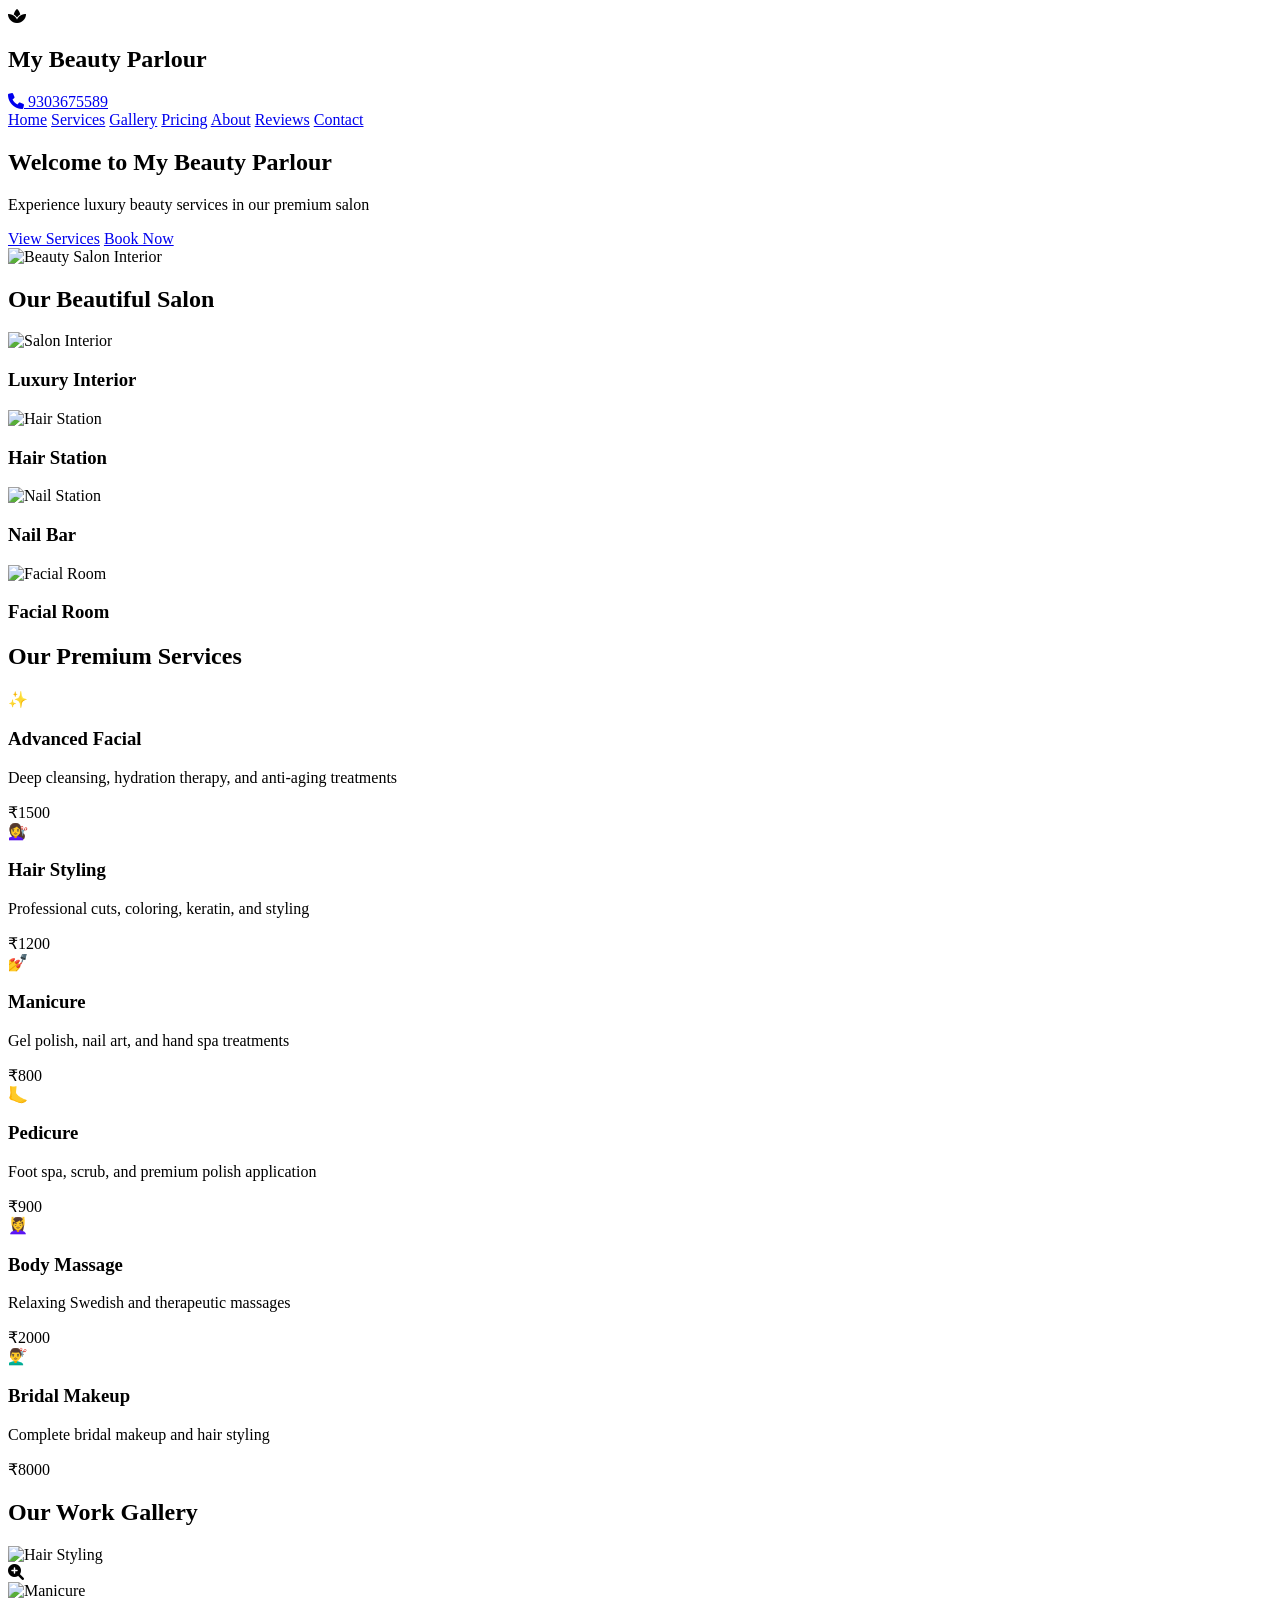
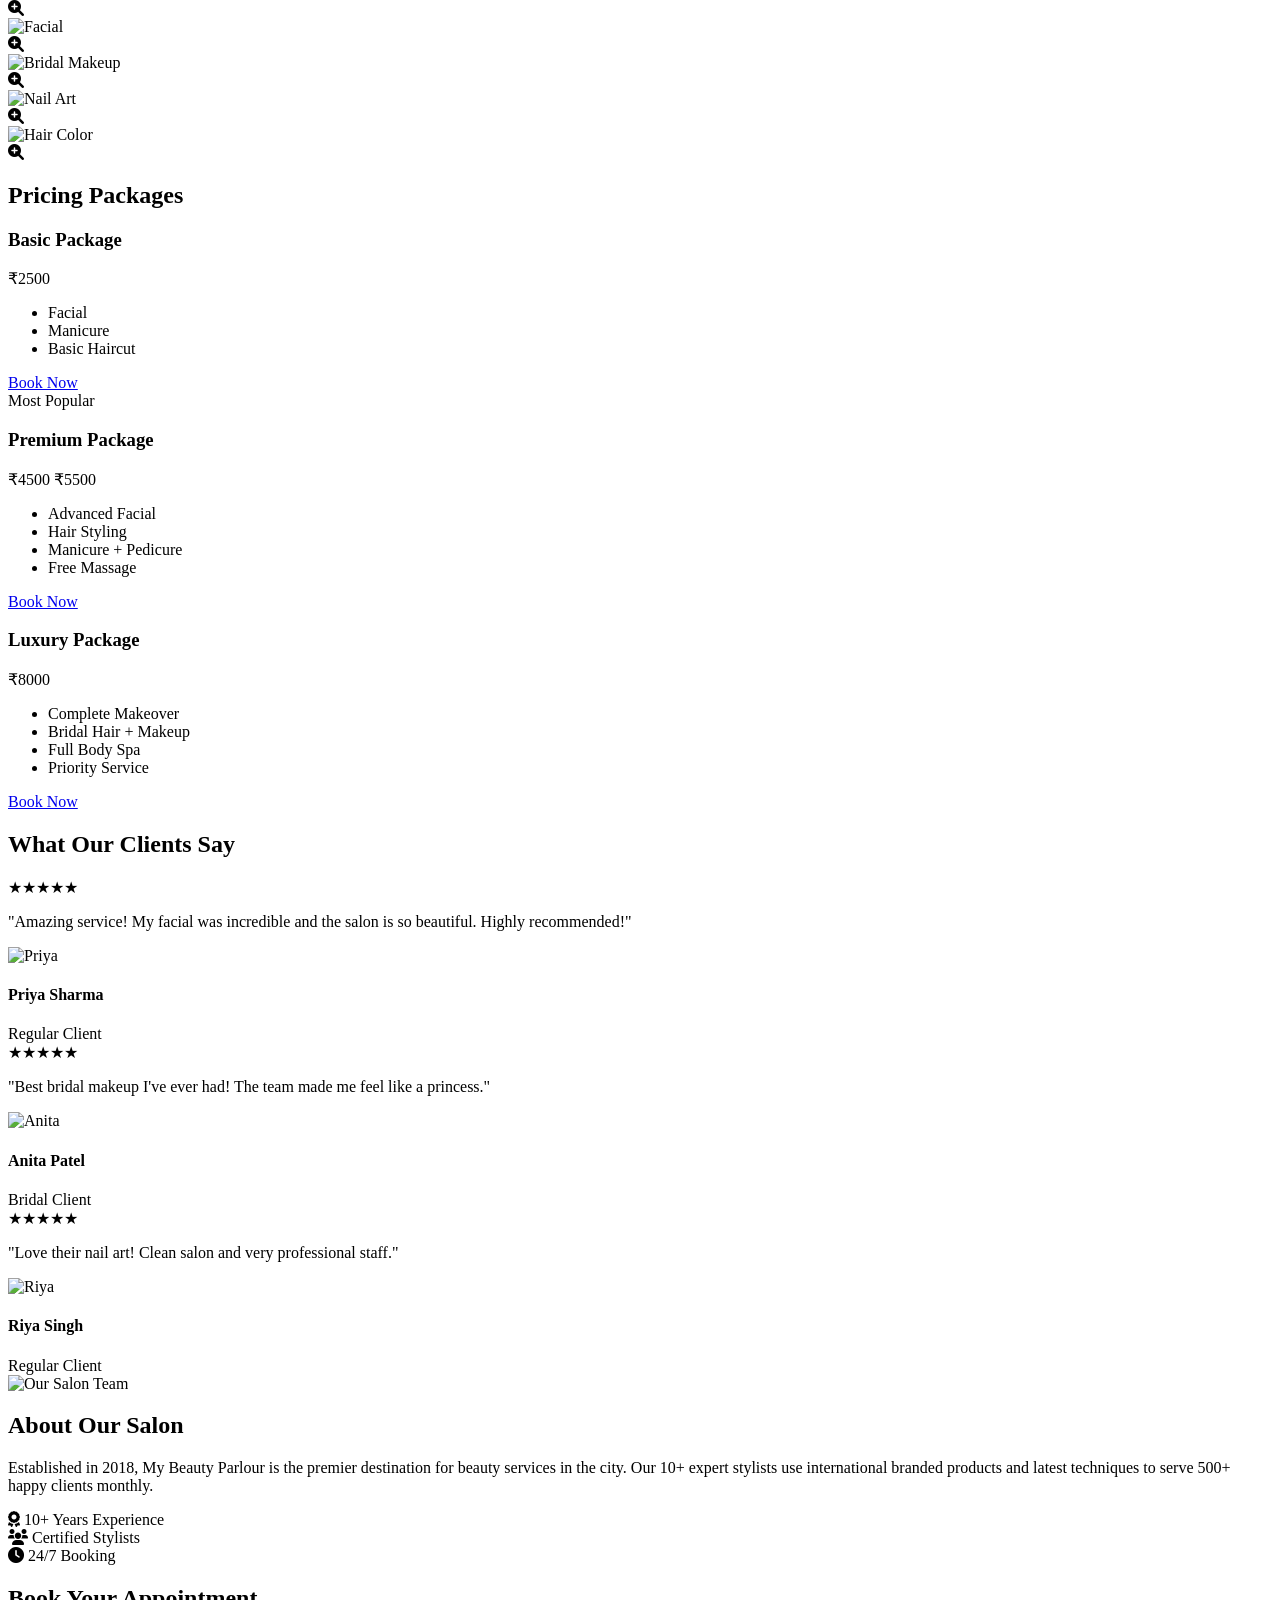
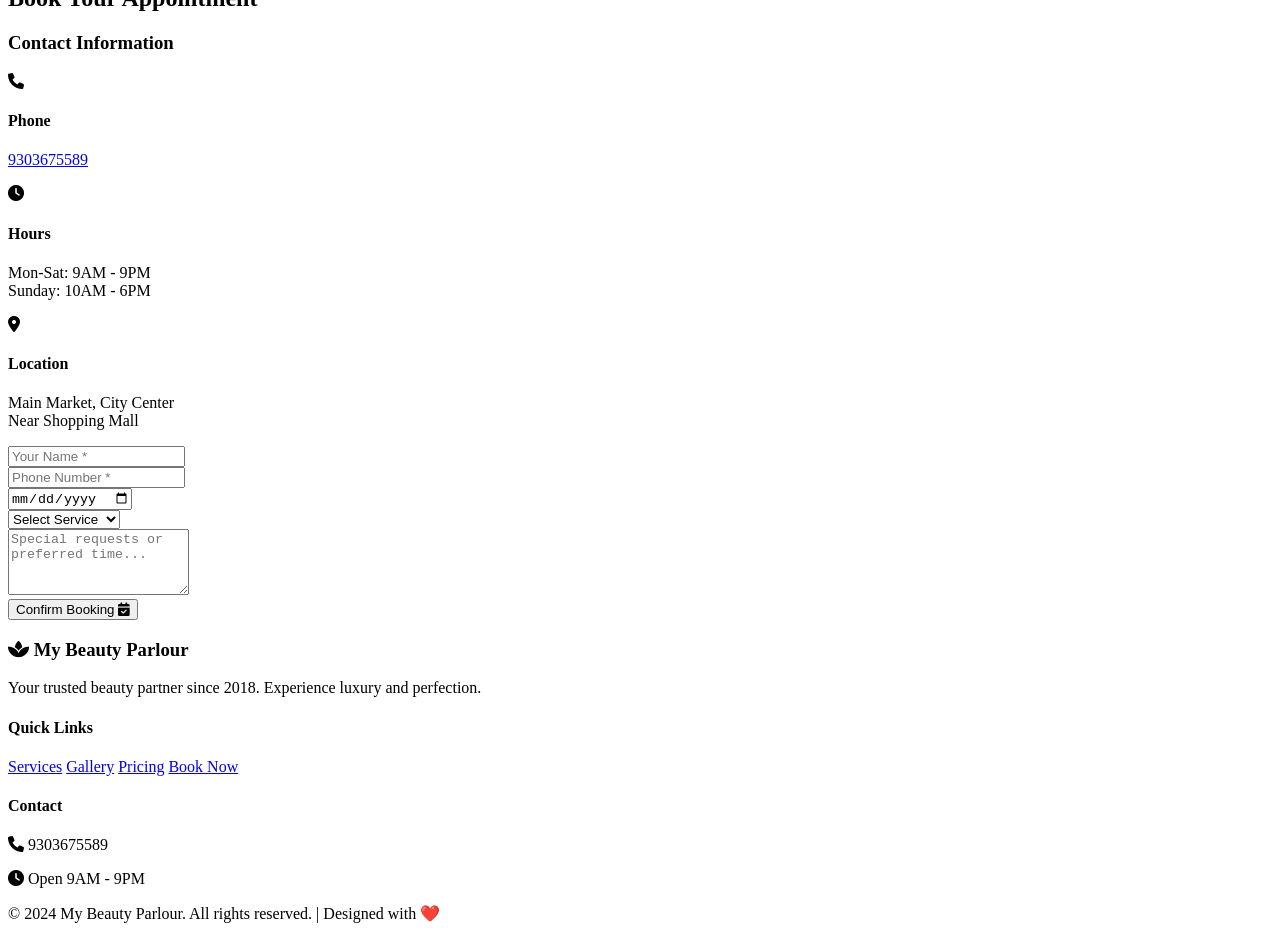
==== templates/index.html @ db06a7b8 "initial commit" ====
<!DOCTYPE html>
<html lang="en">
<head>
    <meta charset="UTF-8">
    <meta name="viewport" content="width=device-width, initial-scale=1.0">
    <title>My Beauty Parlour - Premium Beauty Salon</title>
    <link rel="stylesheet" href="style.css">
    <link href="https://fonts.googleapis.com/css2?family=Poppins:wght@300;400;500;600;700&display=swap" rel="stylesheet">
    <link rel="stylesheet" href="https://cdnjs.cloudflare.com/ajax/libs/font-awesome/6.0.0/css/all.min.css">
</head>
<body>
    <!-- Navigation Bar -->
    <nav class="navbar">
        <div class="nav-container">
            <div class="logo">
                <i class="fas fa-spa"></i>
                <h2>My Beauty Parlour</h2>
            </div>
            <div class="nav-contact">
                <a href="tel:+919303675589" class="phone-link">
                    <i class="fas fa-phone"></i> 9303675589
                </a>
            </div>
            <div class="hamburger" id="hamburger">
                <span></span>
                <span></span>
                <span></span>
            </div>
        </div>
        <div class="nav-menu" id="navMenu">
            <a href="#home">Home</a>
            <a href="#services">Services</a>
            <a href="#gallery">Gallery</a>
            <a href="#pricing">Pricing</a>
            <a href="#about">About</a>
            <a href="#testimonials">Reviews</a>
            <a href="#contact">Contact</a>
        </div>
    </nav>

    <!-- Hero Section -->
    <section id="home" class="hero">
        <div class="hero-content">
            <h1 class="hero-title">Welcome to <span>My Beauty Parlour</span></h1>
            <p class="hero-subtitle">Experience luxury beauty services in our premium salon</p>
            <div class="hero-buttons">
                <a href="#services" class="cta-button primary">View Services</a>
                <a href="#contact" class="cta-button secondary">Book Now</a>
            </div>
        </div>
        <div class="hero-image">
            <img src="https://images.unsplash.com/photo-1556228757-b2f5b42a8e49?ixlib=rb-4.0.3&auto=format&fit=crop&w=1000&q=80" alt="Beauty Salon Interior">
        </div>
    </section>

    <!-- Parlor Photos Section -->
    <section class="parlor-photos">
        <div class="container">
            <h2 class="section-title">Our Beautiful Salon</h2>
            <div class="photos-grid">
                <div class="photo-item">
                    <img src="https://images.unsplash.com/photo-1556228757-b2f5b42a8e49?ixlib=rb-4.0.3&auto=format&fit=crop&w=800&q=80" alt="Salon Interior">
                    <div class="photo-overlay">
                        <h3>Luxury Interior</h3>
                    </div>
                </div>
                <div class="photo-item">
                    <img src="https://images.unsplash.com/photo-1574169208507-84376144848b?ixlib=rb-4.0.3&auto=format&fit=crop&w=800&q=80" alt="Hair Station">
                    <div class="photo-overlay">
                        <h3>Hair Station</h3>
                    </div>
                </div>
                <div class="photo-item">
                    <img src="https://images.unsplash.com/photo-1606853737395-72a44da985b2?ixlib=rb-4.0.3&auto=format&fit=crop&w=800&q=80" alt="Nail Station">
                    <div class="photo-overlay">
                        <h3>Nail Bar</h3>
                    </div>
                </div>
                <div class="photo-item">
                    <img src="https://images.unsplash.com/photo-1586023492125-27b2c045efd7?ixlib=rb-4.0.3&auto=format&fit=crop&w=800&q=80" alt="Facial Room">
                    <div class="photo-overlay">
                        <h3>Facial Room</h3>
                    </div>
                </div>
            </div>
        </div>
    </section>

    <!-- Services Section -->
    <section id="services" class="services">
        <div class="container">
            <h2 class="section-title">Our Premium Services</h2>
            <div class="services-grid">
                <div class="service-card">
                    <div class="service-icon">✨</div>
                    <h3>Advanced Facial</h3>
                    <p>Deep cleansing, hydration therapy, and anti-aging treatments</p>
                    <span class="service-price">₹1500</span>
                </div>
                <div class="service-card">
                    <div class="service-icon">💇‍♀️</div>
                    <h3>Hair Styling</h3>
                    <p>Professional cuts, coloring, keratin, and styling</p>
                    <span class="service-price">₹1200</span>
                </div>
                <div class="service-card">
                    <div class="service-icon">💅</div>
                    <h3>Manicure</h3>
                    <p>Gel polish, nail art, and hand spa treatments</p>
                    <span class="service-price">₹800</span>
                </div>
                <div class="service-card">
                    <div class="service-icon">🦶</div>
                    <h3>Pedicure</h3>
                    <p>Foot spa, scrub, and premium polish application</p>
                    <span class="service-price">₹900</span>
                </div>
                <div class="service-card">
                    <div class="service-icon">💆‍♀️</div>
                    <h3>Body Massage</h3>
                    <p>Relaxing Swedish and therapeutic massages</p>
                    <span class="service-price">₹2000</span>
                </div>
                <div class="service-card">
                    <div class="service-icon">💇‍♂️</div>
                    <h3>Bridal Makeup</h3>
                    <p>Complete bridal makeup and hair styling</p>
                    <span class="service-price">₹8000</span>
                </div>
            </div>
        </div>
    </section>

    <!-- Gallery Section -->
    <section id="gallery" class="gallery">
        <div class="container">
            <h2 class="section-title">Our Work Gallery</h2>
            <div class="gallery-grid">
                <div class="gallery-item">
                    <img src="https://images.unsplash.com/photo-1544716278-ca5e3f4abd8c?ixlib=rb-4.0.3&auto=format&fit=crop&w=800&q=80" alt="Hair Styling">
                    <div class="gallery-overlay">
                        <i class="fas fa-search-plus"></i>
                    </div>
                </div>
                <div class="gallery-item">
                    <img src="https://images.unsplash.com/photo-1611100481087-2eb83c6dd97b?ixlib=rb-4.0.3&auto=format&fit=crop&w=800&q=80" alt="Manicure">
                    <div class="gallery-overlay">
                        <i class="fas fa-search-plus"></i>
                    </div>
                </div>
                <div class="gallery-item">
                    <img src="https://images.unsplash.com/photo-1574169208507-84376144848b?ixlib=rb-4.0.3&auto=format&fit=crop&w=800&q=80" alt="Facial">
                    <div class="gallery-overlay">
                        <i class="fas fa-search-plus"></i>
                    </div>
                </div>
                <div class="gallery-item">
                    <img src="https://images.unsplash.com/photo-1551632811-561732d1e306?ixlib=rb-4.0.3&auto=format&fit=crop&w=800&q=80" alt="Bridal Makeup">
                    <div class="gallery-overlay">
                        <i class="fas fa-search-plus"></i>
                    </div>
                </div>
                <div class="gallery-item">
                    <img src="https://images.unsplash.com/photo-1590846928538-0f361af00e68?ixlib=rb-4.0.3&auto=format&fit=crop&w=800&q=80" alt="Nail Art">
                    <div class="gallery-overlay">
                        <i class="fas fa-search-plus"></i>
                    </div>
                </div>
                <div class="gallery-item">
                    <img src="https://images.unsplash.com/photo-1600585154340-be6161a56a0c?ixlib=rb-4.0.3&auto=format&fit=crop&w=800&q=80" alt="Hair Color">
                    <div class="gallery-overlay">
                        <i class="fas fa-search-plus"></i>
                    </div>
                </div>
            </div>
        </div>
    </section>

    <!-- Pricing Section -->
    <section id="pricing" class="pricing">
        <div class="container">
            <h2 class="section-title">Pricing Packages</h2>
            <div class="pricing-grid">
                <div class="pricing-card">
                    <h3>Basic Package</h3>
                    <div class="price">₹2500</div>
                    <ul>
                        <li>Facial</li>
                        <li>Manicure</li>
                        <li>Basic Haircut</li>
                    </ul>
                    <a href="#contact" class="cta-button">Book Now</a>
                </div>
                <div class="pricing-card featured">
                    <div class="featured-badge">Most Popular</div>
                    <h3>Premium Package</h3>
                    <div class="price">₹4500 <span>₹5500</span></div>
                    <ul>
                        <li>Advanced Facial</li>
                        <li>Hair Styling</li>
                        <li>Manicure + Pedicure</li>
                        <li>Free Massage</li>
                    </ul>
                    <a href="#contact" class="cta-button">Book Now</a>
                </div>
                <div class="pricing-card">
                    <h3>Luxury Package</h3>
                    <div class="price">₹8000</div>
                    <ul>
                        <li>Complete Makeover</li>
                        <li>Bridal Hair + Makeup</li>
                        <li>Full Body Spa</li>
                        <li>Priority Service</li>
                    </ul>
                    <a href="#contact" class="cta-button">Book Now</a>
                </div>
            </div>
        </div>
    </section>

    <!-- Testimonials Section -->
    <section id="testimonials" class="testimonials">
        <div class="container">
            <h2 class="section-title">What Our Clients Say</h2>
            <div class="testimonials-grid">
                <div class="testimonial-card">
                    <div class="stars">★★★★★</div>
                    <p>"Amazing service! My facial was incredible and the salon is so beautiful. Highly recommended!"</p>
                    <div class="client-info">
                        <img src="https://images.unsplash.com/photo-1494790108755-2616b612b786?ixlib=rb-4.0.3&auto=format&fit=crop&w=150&q=80" alt="Priya">
                        <div>
                            <h4>Priya Sharma</h4>
                            <span>Regular Client</span>
                        </div>
                    </div>
                </div>
                <div class="testimonial-card">
                    <div class="stars">★★★★★</div>
                    <p>"Best bridal makeup I've ever had! The team made me feel like a princess."</p>
                    <div class="client-info">
                        <img src="https://images.unsplash.com/photo-1438761681033-6461ffad8d80?ixlib=rb-4.0.3&auto=format&fit=crop&w=150&q=80" alt="Anita">
                        <div>
                            <h4>Anita Patel</h4>
                            <span>Bridal Client</span>
                        </div>
                    </div>
                </div>
                <div class="testimonial-card">
                    <div class="stars">★★★★★</div>
                    <p>"Love their nail art! Clean salon and very professional staff."</p>
                    <div class="client-info">
                        <img src="https://images.unsplash.com/photo-1507003211169-0a1dd7228f2d?ixlib=rb-4.0.3&auto=format&fit=crop&w=150&q=80" alt="Riya">
                        <div>
                            <h4>Riya Singh</h4>
                            <span>Regular Client</span>
                        </div>
                    </div>
                </div>
            </div>
        </div>
    </section>

    <!-- About Section -->
    <section id="about" class="about">
        <div class="container">
            <div class="about-content">
                <div class="about-image">
                    <img src="https://images.unsplash.com/photo-1556228757-b2f5b42a8e49?ixlib=rb-4.0.3&auto=format&fit=crop&w=1000&q=80" alt="Our Salon Team">
                </div>
                <div class="about-text">
                    <h2>About Our Salon</h2>
                    <p>Established in 2018, My Beauty Parlour is the premier destination for beauty services in the city. Our 10+ expert stylists use international branded products and latest techniques to serve 500+ happy clients monthly.</p>
                    <div class="features">
                        <div class="feature">
                            <i class="fas fa-award"></i>
                            <span>10+ Years Experience</span>
                        </div>
                        <div class="feature">
                            <i class="fas fa-users"></i>
                            <span>Certified Stylists</span>
                        </div>
                        <div class="feature">
                            <i class="fas fa-clock"></i>
                            <span>24/7 Booking</span>
                        </div>
                    </div>
                </div>
            </div>
        </div>
    </section>

    <!-- Contact Section -->
    <section id="contact" class="contact">
        <div class="container">
            <h2 class="section-title">Book Your Appointment</h2>
            <div class="contact-wrapper">
                <div class="contact-info">
                    <h3>Contact Information</h3>
                    <div class="info-item">
                        <i class="fas fa-phone"></i>
                        <div>
                            <h4>Phone</h4>
                            <p><a href="tel:+919303675589">9303675589</a></p>
                        </div>
                    </div>
                    <div class="info-item">
                        <i class="fas fa-clock"></i>
                        <div>
                            <h4>Hours</h4>
                            <p>Mon-Sat: 9AM - 9PM<br>Sunday: 10AM - 6PM</p>
                        </div>
                    </div>
                    <div class="info-item">
                        <i class="fas fa-map-marker-alt"></i>
                        <div>
                            <h4>Location</h4>
                            <p>Main Market, City Center<br>Near Shopping Mall</p>
                        </div>
                    </div>
                </div>
                <form class="contact-form" id="bookingForm">
                    <div class="form-row">
                        <div class="form-group">
                            <input type="text" id="name" name="name" placeholder="Your Name *" required>
                        </div>
                        <div class="form-group">
                            <input type="tel" id="phone" name="phone" placeholder="Phone Number *" required>
                        </div>
                    </div>
                    <div class="form-row">
                        <div class="form-group">
                            <input type="date" id="date" name="date" required>
                        </div>
                        <div class="form-group">
                            <select id="service" name="service" required>
                                <option value="">Select Service</option>
                                <option value="facial">Facial</option>
                                <option value="hair">Hair Styling</option>
                                <option value="manicure">Manicure</option>
                                <option value="pedicure">Pedicure</option>
                                <option value="massage">Massage</option>
                                <option value="bridal">Bridal Package</option>
                            </select>
                        </div>
                    </div>
                    <div class="form-group">
                        <textarea id="message" name="message" placeholder="Special requests or preferred time..." rows="4"></textarea>
                    </div>
                    <button type="submit" class="cta-button full-width">Confirm Booking <i class="fas fa-calendar-check"></i></button>
                </form>
            </div>
        </div>
    </section>

    <!-- Footer -->
    <footer class="footer">
        <div class="container">
            <div class="footer-content">
                <div class="footer-section">
                    <h3><i class="fas fa-spa"></i> My Beauty Parlour</h3>
                    <p>Your trusted beauty partner since 2018. Experience luxury and perfection.</p>
                </div>
                <div class="footer-section">
                    <h4>Quick Links</h4>
                    <a href="#services">Services</a>
                    <a href="#gallery">Gallery</a>
                    <a href="#pricing">Pricing</a>
                    <a href="#contact">Book Now</a>
                </div>
                <div class="footer-section">
                    <h4>Contact</h4>
                    <p><i class="fas fa-phone"></i> 9303675589</p>
                    <p><i class="fas fa-clock"></i> Open 9AM - 9PM</p>
                </div>
            </div>
            <div class="footer-bottom">
                <p>&copy; 2024 My Beauty Parlour. All rights reserved. | Designed with ❤️</p>
            </div
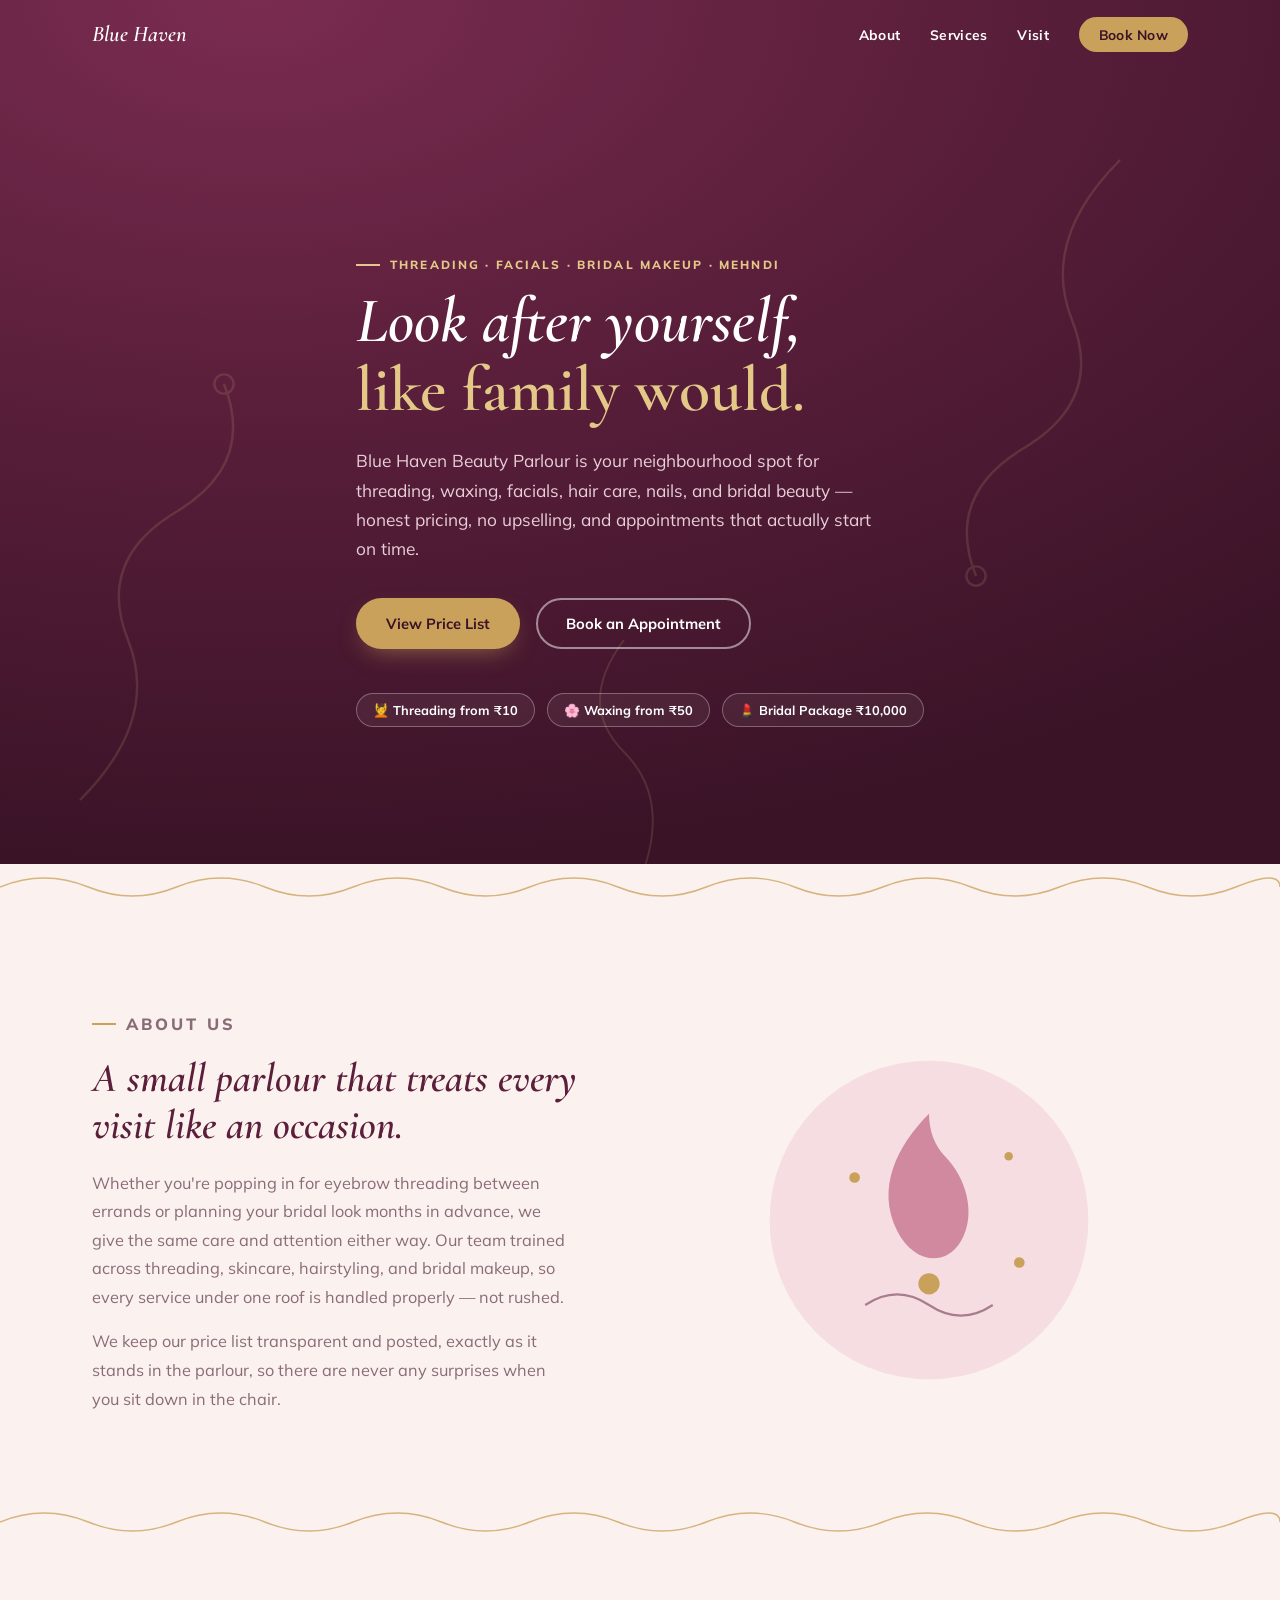
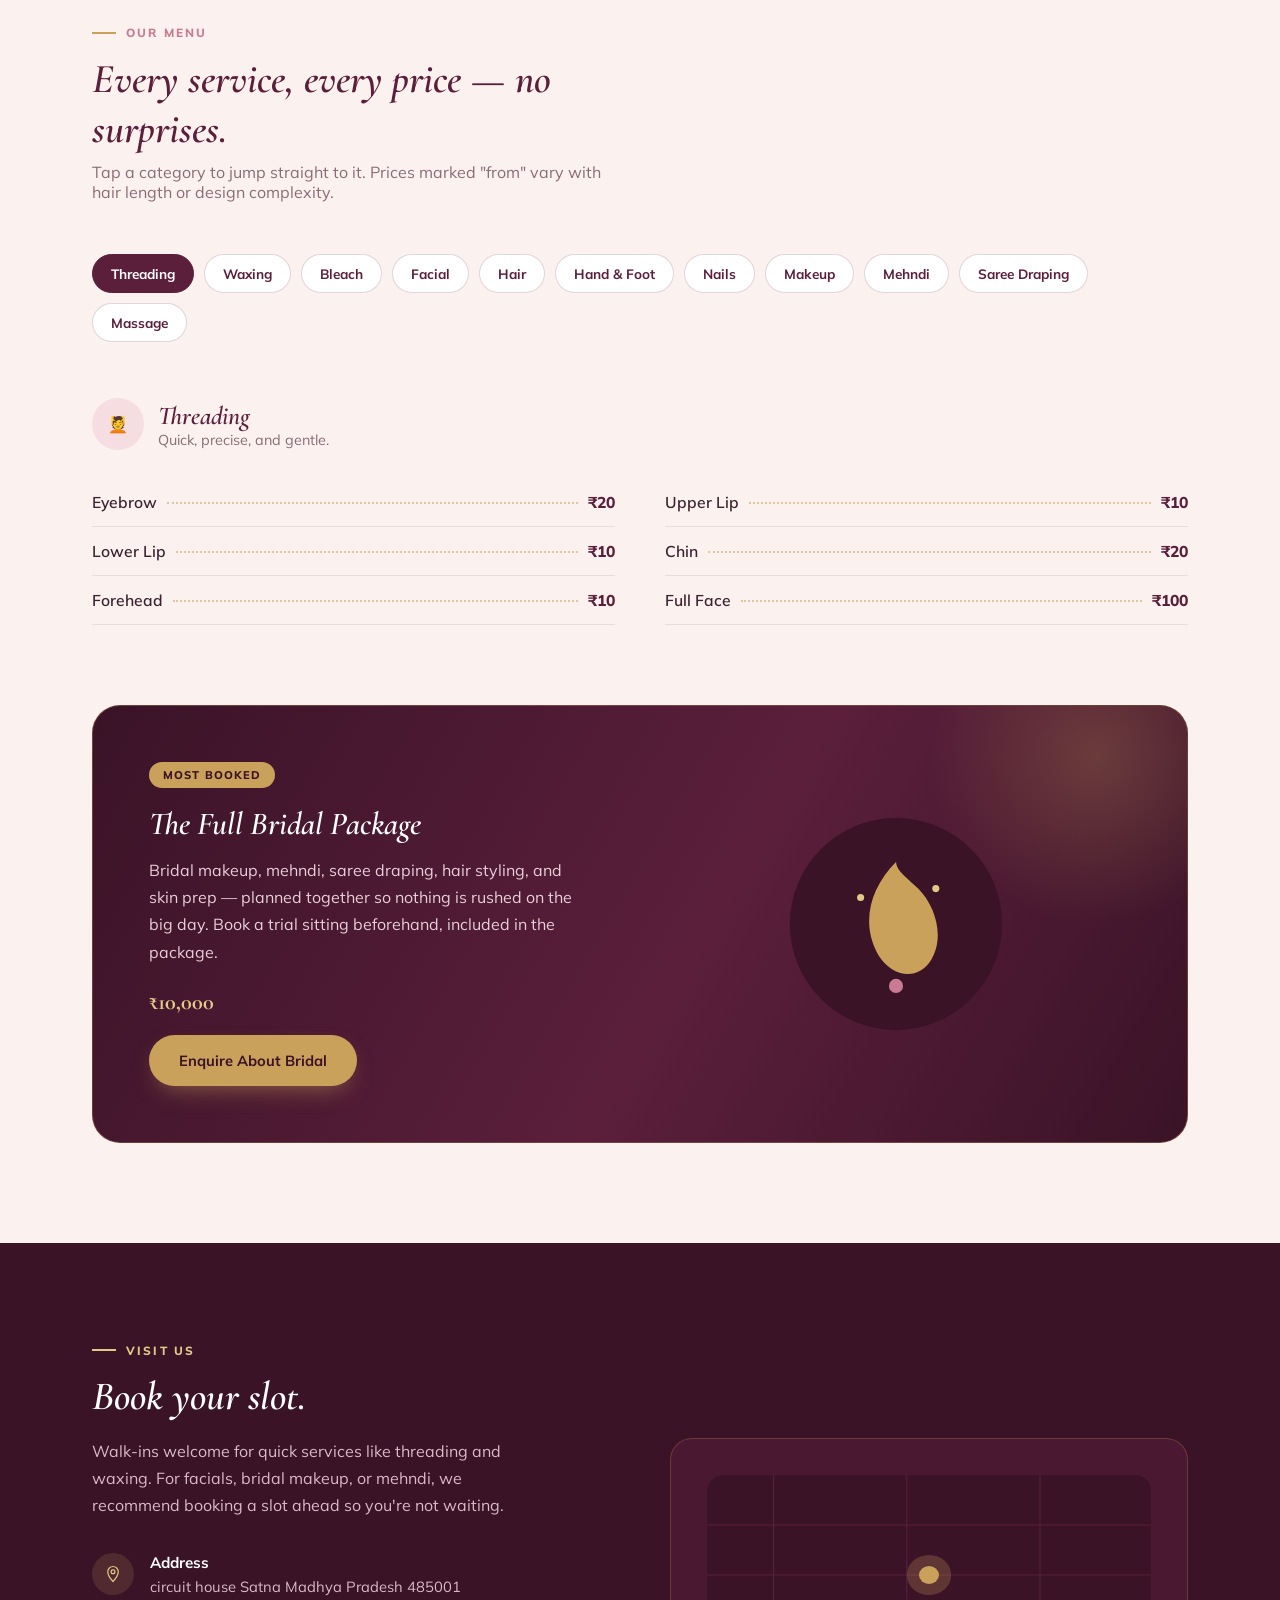
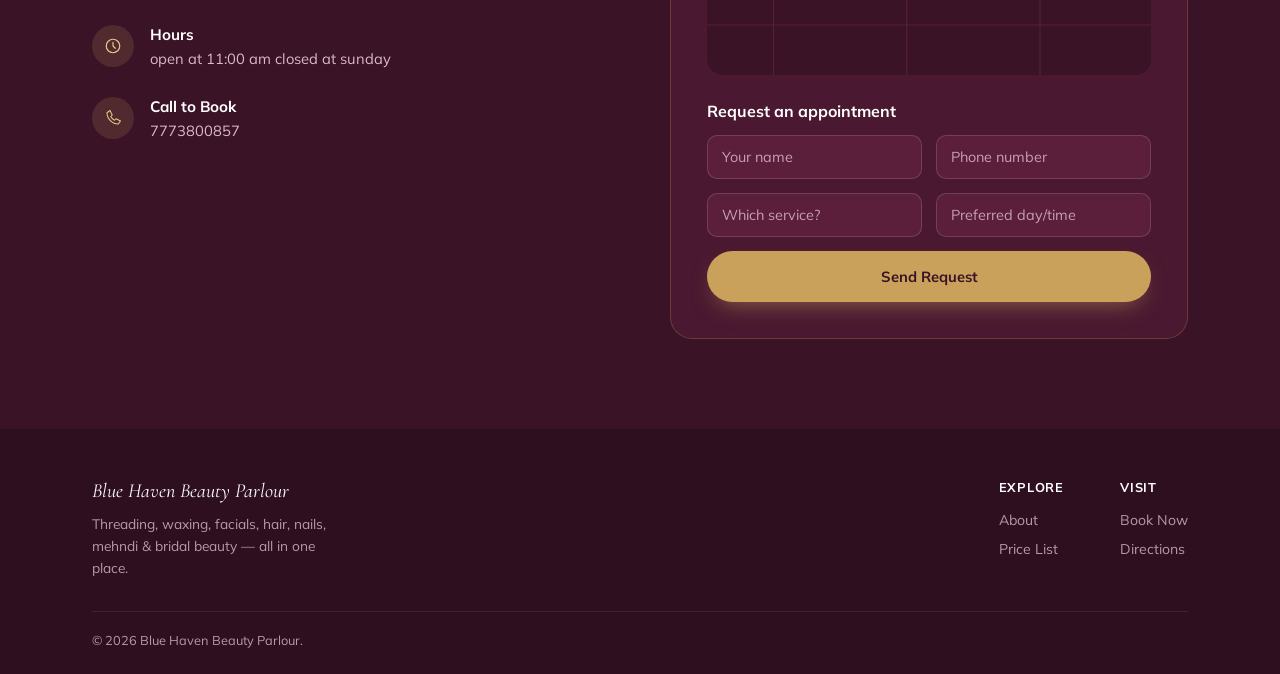
==== commit af192432: "initial commit" ====
--- a/templates/index.html
+++ b/templates/index.html
@@ -1,379 +1,652 @@
 <!DOCTYPE html>
 <html lang="en">
 <head>
-    <meta charset="UTF-8">
-    <meta name="viewport" content="width=device-width, initial-scale=1.0">
-    <title>My Beauty Parlour - Premium Beauty Salon</title>
-    <link rel="stylesheet" href="style.css">
-    <link href="https://fonts.googleapis.com/css2?family=Poppins:wght@300;400;500;600;700&display=swap" rel="stylesheet">
-    <link rel="stylesheet" href="https://cdnjs.cloudflare.com/ajax/libs/font-awesome/6.0.0/css/all.min.css">
+<meta charset="UTF-8">
+<meta name="viewport" content="width=device-width, initial-scale=1.0">
+<title>Blue Haven Beauty Parlour — Price List & Services</title>
+<link rel="preconnect" href="https://fonts.googleapis.com">
+<link rel="preconnect" href="https://fonts.gstatic.com" crossorigin>
+<link href="https://fonts.googleapis.com/css2?family=Cormorant+Garamond:ital,wght@0,500;0,600;1,500;1,600&family=Mulish:wght@400;500;600;700;800&display=swap" rel="stylesheet">
+<style>
+  :root{
+    --wine:#5B1F3B;
+    --wine-deep:#3A1327;
+    --blush:#FBF1EE;
+    --blush-warm:#F6DDE1;
+    --gold:#C9A15A;
+    --gold-soft:#E4C888;
+    --rose:#C97B94;
+    --ink:#3A2230;
+    --ink-soft:#8A6C78;
+    --radius:20px;
+  }
+  *{box-sizing:border-box; margin:0; padding:0;}
+  html{scroll-behavior:smooth;}
+  body{
+    font-family:'Mulish', sans-serif;
+    background:var(--blush);
+    color:var(--ink);
+    overflow-x:hidden;
+  }
+  h1,h2,h3,.display{
+    font-family:'Cormorant Garamond', serif;
+    font-weight:600;
+    color:var(--wine);
+  }
+  a{color:inherit; text-decoration:none;}
+  ul{list-style:none;}
+  section{position:relative;}
+  .wrap{max-width:1160px; margin:0 auto; padding:0 32px;}
+  .eyebrow{
+    font-weight:800;
+    font-size:0.74rem;
+    letter-spacing:0.18em;
+    text-transform:uppercase;
+    color:var(--rose);
+    display:flex; align-items:center; gap:10px;
+    margin-bottom:14px;
+  }
+  .eyebrow::before{content:""; width:24px; height:2px; background:var(--gold); display:inline-block;}
+  .btn{
+    display:inline-flex; align-items:center; gap:8px;
+    padding:14px 28px; border-radius:100px;
+    font-weight:700; font-size:0.92rem;
+    border:2px solid transparent; cursor:pointer;
+    transition:transform .25s ease, box-shadow .25s ease, background .25s ease, color .25s ease;
+    font-family:'Mulish', sans-serif;
+  }
+  .btn:focus-visible{outline:3px solid var(--gold); outline-offset:3px;}
+  .btn-primary{background:var(--gold); color:var(--wine-deep); box-shadow:0 10px 24px -10px rgba(201,161,90,0.6);}
+  .btn-primary:hover{transform:translateY(-3px); box-shadow:0 14px 28px -10px rgba(201,161,90,0.65);}
+  .btn-ghost{background:transparent; border-color:rgba(255,255,255,0.5); color:#fff;}
+  .btn-ghost:hover{background:#fff; color:var(--wine);}
+  .btn-wine{background:var(--wine); color:#fff;}
+  .btn-wine:hover{transform:translateY(-3px); box-shadow:0 14px 26px -10px rgba(91,31,59,0.5);}
+
+  /* henna line-art divider, signature motif */
+  .henna-divider{width:100%; height:46px; display:block;}
+  .henna-divider path{stroke:var(--gold); stroke-width:1.4; fill:none; opacity:0.75;}
+
+  /* ---------- NAV ---------- */
+  header{position:fixed; top:0; left:0; right:0; z-index:100; padding:20px 0; transition:all .35s ease;}
+  header.scrolled{background:rgba(251,241,238,0.94); backdrop-filter:blur(10px); padding:12px 0; box-shadow:0 4px 20px -10px rgba(91,31,59,0.25);}
+  nav{max-width:1160px; margin:0 auto; padding:0 32px; display:flex; align-items:center; justify-content:space-between;}
+  .logo{display:flex; align-items:center; gap:10px; font-family:'Cormorant Garamond', serif; font-weight:600; font-size:1.4rem; color:#fff; font-style:italic; transition:color .35s ease;}
+  header.scrolled .logo{color:var(--wine);}
+  .nav-links{display:flex; gap:30px; align-items:center;}
+  .nav-links a{font-size:0.86rem; font-weight:700; letter-spacing:0.02em; color:#fff; position:relative; padding:4px 0; transition:color .35s ease;}
+  header.scrolled .nav-links a{color:var(--wine);}
+  .nav-links a::after{content:""; position:absolute; left:0; bottom:-2px; width:0; height:2px; background:var(--gold); transition:width .25s ease;}
+  .nav-links a:hover::after{width:100%;}
+  .nav-cta{padding:9px 20px !important; border-radius:100px; background:var(--gold) !important; color:var(--wine-deep) !important;}
+  .nav-cta::after{display:none;}
+  .menu-toggle{display:none; flex-direction:column; gap:5px; background:none; border:none; cursor:pointer; padding:6px;}
+  .menu-toggle span{width:24px; height:2.5px; background:#fff; transition:background .35s ease;}
+  header.scrolled .menu-toggle span{background:var(--wine);}
+
+  /* ---------- HERO ---------- */
+  .hero{
+    min-height:96vh;
+    background:radial-gradient(120% 100% at 20% 0%, #7A2C50 0%, var(--wine) 45%, var(--wine-deep) 100%);
+    display:flex; align-items:center; padding-top:120px;
+    position:relative; overflow:hidden;
+  }
+  .hero-bg-motif{position:absolute; inset:0; opacity:0.14; pointer-events:none;}
+  .hero-content{max-width:660px; position:relative; z-index:2;}
+  .hero .eyebrow{color:var(--gold-soft);}
+  .hero .eyebrow::before{background:var(--gold-soft);}
+  .hero h1{font-size:clamp(2.5rem, 5vw, 4rem); line-height:1.08; color:#fff; font-style:italic;}
+  .hero h1 span{color:var(--gold-soft); font-style:normal;}
+  .hero p.lede{margin-top:22px; font-size:1.08rem; line-height:1.7; color:#E8CFD8; max-width:520px;}
+  .hero-actions{margin-top:34px; display:flex; gap:16px; flex-wrap:wrap;}
+  .hero-badges{margin-top:44px; display:flex; gap:12px; flex-wrap:wrap;}
+  .hero-badges span{
+    font-size:0.8rem; font-weight:700; color:#fff;
+    border:1px solid rgba(255,255,255,0.3); padding:8px 16px; border-radius:100px;
+    background:rgba(255,255,255,0.06);
+  }
+
+  /* ---------- REVEAL ---------- */
+  .reveal{opacity:0; transform:translateY(26px); transition:opacity .8s ease, transform .8s ease;}
+  .reveal.in{opacity:1; transform:translateY(0);}
+  @media (prefers-reduced-motion: reduce){ .reveal{animation:none !important; transition:none !important;} }
+
+  /* ---------- ABOUT ---------- */
+  .about{background:var(--blush); padding:100px 0 70px;}
+  .about-grid{display:grid; grid-template-columns:1fr 1fr; gap:60px; align-items:center;}
+  .about h2{font-size:clamp(2rem,3.2vw,2.6rem); font-style:italic; margin-bottom:20px; line-height:1.15;}
+  .about p{color:var(--ink-soft); line-height:1.75; font-size:1.02rem; margin-bottom:16px; max-width:480px;}
+  .about-visual{display:flex; justify-content:center;}
+  .about-visual svg{width:min(340px,100%);}
+
+  /* ---------- PRICE LIST ---------- */
+  .price-section{background:var(--blush); padding:20px 0 100px;}
+  .price-section > .wrap > h2{font-size:clamp(2rem,3.2vw,2.6rem); font-style:italic; max-width:600px; margin-bottom:8px;}
+  .price-section > .wrap > p.sub{color:var(--ink-soft); max-width:520px; margin-bottom:40px;}
+
+  .tabs{
+    display:flex; gap:10px; flex-wrap:wrap;
+    margin-bottom:44px;
+    position:sticky; top:78px; z-index:20;
+    background:var(--blush); padding:12px 0;
+  }
+  .tab-btn{
+    font-family:'Mulish', sans-serif;
+    font-weight:700; font-size:0.85rem;
+    padding:10px 18px; border-radius:100px;
+    border:1.5px solid rgba(91,31,59,0.18);
+    background:#fff; color:var(--wine);
+    cursor:pointer; transition:all .25s ease;
+    white-space:nowrap;
+  }
+  .tab-btn:hover{border-color:var(--gold);}
+  .tab-btn.active{background:var(--wine); color:#fff; border-color:var(--wine);}
+  .tab-btn:focus-visible{outline:3px solid var(--gold); outline-offset:2px;}
+
+  .category-panel{display:none;}
+  .category-panel.active{display:block; animation:fadeIn .4s ease;}
+  @keyframes fadeIn{from{opacity:0; transform:translateY(8px);} to{opacity:1; transform:translateY(0);}}
+
+  .cat-head{display:flex; align-items:center; gap:14px; margin-bottom:28px;}
+  .cat-icon{
+    width:52px; height:52px; border-radius:50%;
+    background:var(--blush-warm); display:flex; align-items:center; justify-content:center;
+    flex-shrink:0;
+  }
+  .cat-head h3{font-size:1.6rem; font-style:italic;}
+  .cat-head p{color:var(--ink-soft); font-size:0.9rem;}
+
+  .price-grid{display:grid; grid-template-columns:1fr 1fr; gap:0 50px;}
+  .price-row{
+    display:flex; align-items:baseline; gap:10px;
+    padding:14px 0;
+    border-bottom:1px solid rgba(91,31,59,0.1);
+  }
+  .price-row .name{font-weight:600; font-size:0.98rem; color:var(--ink); white-space:nowrap;}
+  .price-row .leader{flex:1; border-bottom:2px dotted rgba(201,161,90,0.55); transform:translateY(-4px);}
+  .price-row .price{font-weight:800; color:var(--wine); font-size:0.98rem; white-space:nowrap;}
+  .price-row .price small{font-weight:600; color:var(--ink-soft); font-size:0.72rem; display:block; text-align:right;}
+
+  /* ---------- BRIDAL SPOTLIGHT ---------- */
+  .spotlight{
+    margin-top:80px;
+    background:linear-gradient(120deg, var(--wine-deep), var(--wine) 55%, var(--wine-deep));
+    border-radius:28px; padding:56px;
+    display:grid; grid-template-columns:1fr 1fr; gap:40px; align-items:center;
+    position:relative; overflow:hidden;
+    border:1px solid rgba(201,161,90,0.3);
+  }
+  .spotlight::after{
+    content:""; position:absolute; width:340px; height:340px;
+    background:radial-gradient(circle, rgba(201,161,90,0.25), transparent 70%);
+    top:-120px; right:-80px; border-radius:50%;
+  }
+  .spotlight-badge{
+    display:inline-block; background:var(--gold); color:var(--wine-deep);
+    font-weight:800; font-size:0.7rem; letter-spacing:0.1em; text-transform:uppercase;
+    padding:6px 14px; border-radius:100px; margin-bottom:16px;
+  }
+  .spotlight h3{color:#fff; font-size:2rem; font-style:italic; margin-bottom:14px;}
+  .spotlight p{color:#E8CFD8; font-size:1rem; line-height:1.7; max-width:440px; margin-bottom:22px;}
+  .spotlight-price{color:var(--gold-soft); font-weight:800; font-size:1.4rem; margin-bottom:20px; font-family:'Cormorant Garamond', serif;}
+  .spotlight-visual{display:flex; justify-content:center; position:relative; z-index:1;}
+  .spotlight-visual svg{width:min(230px,100%);}
+
+  /* ---------- VISIT ---------- */
+  .visit{background:var(--wine-deep); color:#fff; padding:100px 0 90px;}
+  .visit .eyebrow{color:var(--gold-soft);}
+  .visit .eyebrow::before{background:var(--gold-soft);}
+  .visit h2{color:#fff; font-style:italic; font-size:clamp(2rem,3.2vw,2.5rem); margin-bottom:18px;}
+  .visit p.intro{color:#D9BAC6; line-height:1.7; margin-bottom:34px; max-width:440px;}
+  .visit-grid{display:grid; grid-template-columns:1fr 1fr; gap:60px;}
+  .info-block{display:flex; gap:16px; margin-bottom:26px;}
+  .info-icon{width:42px; height:42px; border-radius:50%; background:rgba(201,161,90,0.16); display:flex; align-items:center; justify-content:center; flex-shrink:0;}
+  .info-block h4{font-size:0.95rem; color:#fff; margin-bottom:4px;}
+  .info-block p{color:#D9BAC6; font-size:0.92rem; line-height:1.55;}
+  .map-card{background:#4A1830; border-radius:22px; padding:36px; border:1px solid rgba(201,161,90,0.25);}
+  .map-visual{width:100%; height:200px; border-radius:16px; background:linear-gradient(135deg, rgba(201,161,90,0.18), transparent 60%), #3A1327; position:relative; margin-bottom:26px; overflow:hidden;}
+  .map-visual svg{position:absolute; inset:0; width:100%; height:100%;}
+  .form-row{display:grid; grid-template-columns:1fr 1fr; gap:14px; margin-bottom:14px;}
+  .form-row input, .map-card textarea{
+    width:100%; background:#5B1F3B; border:1px solid rgba(255,255,255,0.15); color:#fff;
+    border-radius:10px; padding:12px 14px; font-family:inherit; font-size:0.9rem;
+  }
+  .map-card textarea{min-height:80px; margin-bottom:16px; resize:vertical;}
+  .form-row input::placeholder, .map-card textarea::placeholder{color:#C7A0B0;}
+  .form-row input:focus-visible, .map-card textarea:focus-visible{outline:2px solid var(--gold); outline-offset:2px;}
+
+  /* ---------- FOOTER ---------- */
+  footer{background:#2E0F20; color:#B899A6; padding:50px 0 26px;}
+  .footer-top{display:flex; justify-content:space-between; align-items:flex-start; flex-wrap:wrap; gap:30px; padding-bottom:32px; border-bottom:1px solid rgba(255,255,255,0.08);}
+  .footer-logo{font-family:'Cormorant Garamond', serif; font-style:italic; color:#fff; font-size:1.25rem; margin-bottom:10px;}
+  .footer-cols{display:flex; gap:56px;}
+  .footer-cols h5{color:#fff; font-size:0.8rem; letter-spacing:0.06em; text-transform:uppercase; margin-bottom:14px;}
+  .footer-cols li{margin-bottom:9px;}
+  .footer-cols a{font-size:0.88rem; transition:color .2s ease;}
+  .footer-cols a:hover{color:var(--gold-soft);}
+  .footer-bottom{display:flex; justify-content:space-between; align-items:center; padding-top:20px; font-size:0.8rem; flex-wrap:wrap; gap:12px;}
+
+  /* ---------- RESPONSIVE ---------- */
+  @media (max-width: 980px){
+    .about-grid{grid-template-columns:1fr; text-align:center;}
+    .about p{margin-left:auto; margin-right:auto;}
+    .about-visual{order:-1;}
+    .price-grid{grid-template-columns:1fr;}
+    .spotlight{grid-template-columns:1fr; text-align:center; padding:40px 26px;}
+    .spotlight p{margin-left:auto; margin-right:auto;}
+    .visit-grid{grid-template-columns:1fr;}
+    .tabs{position:static;}
+  }
+  @media (max-width: 720px){
+    .nav-links{
+      position:fixed; top:0; right:0; height:100vh; width:min(280px,80vw);
+      background:var(--wine); flex-direction:column; align-items:flex-start;
+      padding:100px 30px 30px; gap:24px; transform:translateX(100%); transition:transform .35s ease;
+    }
+    .nav-links.open{transform:translateX(0);}
+    .nav-links a{color:#fff !important;}
+    .menu-toggle{display:flex;}
+    .footer-top{flex-direction:column;}
+    .footer-cols{gap:32px;}
+    .form-row{grid-template-columns:1fr;}
+  }
+</style>
 </head>
 <body>
-    <!-- Navigation Bar -->
-    <nav class="navbar">
-        <div class="nav-container">
-            <div class="logo">
-                <i class="fas fa-spa"></i>
-                <h2>My Beauty Parlour</h2>
-            </div>
-            <div class="nav-contact">
-                <a href="tel:+919303675589" class="phone-link">
-                    <i class="fas fa-phone"></i> 9303675589
-                </a>
-            </div>
-            <div class="hamburger" id="hamburger">
-                <span></span>
-                <span></span>
-                <span></span>
-            </div>
+
+<header id="siteHeader">
+  <nav>
+    <a href="#top" class="logo">Blue Haven</a>
+    <ul class="nav-links" id="navLinks">
+      <li><a href="#about">About</a></li>
+      <li><a href="#services">Services</a></li>
+      <li><a href="#visit">Visit</a></li>
+      <li><a href="#visit" class="nav-cta">Book Now</a></li>
+    </ul>
+    <button class="menu-toggle" id="menuToggle" aria-label="Toggle menu" aria-expanded="false">
+      <span></span><span></span><span></span>
+    </button>
+  </nav>
+</header>
+
+<section class="hero" id="top">
+  <svg class="hero-bg-motif" viewBox="0 0 800 600" preserveAspectRatio="xMidYMid slice">
+    <path d="M50 500 Q100 450 80 400 Q60 350 110 320 Q160 290 140 240" stroke="#E4C888" stroke-width="1.5" fill="none"/>
+    <circle cx="140" cy="240" r="6" fill="none" stroke="#E4C888" stroke-width="1.5"/>
+    <path d="M700 100 Q650 150 670 200 Q690 250 640 280 Q590 310 610 360" stroke="#E4C888" stroke-width="1.5" fill="none"/>
+    <circle cx="610" cy="360" r="6" fill="none" stroke="#E4C888" stroke-width="1.5"/>
+    <path d="M400 550 Q420 500 390 470 Q360 440 390 400" stroke="#E4C888" stroke-width="1.2" fill="none"/>
+  </svg>
+  <div class="wrap hero-content">
+    <p class="eyebrow">Threading · Facials · Bridal Makeup · Mehndi</p>
+    <h1>Look after yourself,<br><span>like family would.</span></h1>
+    <p class="lede">Blue Haven Beauty Parlour is your neighbourhood spot for threading, waxing, facials, hair care, nails, and bridal beauty — honest pricing, no upselling, and appointments that actually start on time.</p>
+    <div class="hero-actions">
+      <a href="#services" class="btn btn-primary">View Price List</a>
+      <a href="#visit" class="btn btn-ghost">Book an Appointment</a>
+    </div>
+    <div class="hero-badges">
+      <span>💆 Threading from ₹10</span>
+      <span>🌸 Waxing from ₹50</span>
+      <span>💄 Bridal Package ₹10,000</span>
+    </div>
+  </div>
+</section>
+
+<svg class="henna-divider" viewBox="0 0 1160 46" preserveAspectRatio="none">
+  <path d="M0,23 Q40,5 80,23 T160,23 T240,23 T320,23 T400,23 T480,23 T560,23 T640,23 T720,23 T800,23 T880,23 T960,23 T1040,23 T1120,23 T1160,23" />
+</svg>
+
+<section class="about" id="about">
+  <div class="wrap about-grid">
+    <div class="reveal">
+      <p class="eyebrow">About Us</p>
+      <h2>A small parlour that treats every visit like an occasion.</h2>
+      <p>Whether you're popping in for eyebrow threading between errands or planning your bridal look months in advance, we give the same care and attention either way. Our team trained across threading, skincare, hairstyling, and bridal makeup, so every service under one roof is handled properly — not rushed.</p>
+      <p>We keep our price list transparent and posted, exactly as it stands in the parlour, so there are never any surprises when you sit down in the chair.</p>
+    </div>
+    <div class="about-visual reveal">
+      <svg viewBox="0 0 320 320" fill="none">
+        <circle cx="160" cy="160" r="150" fill="#F6DDE1"/>
+        <path d="M160 60 C130 90 110 130 130 170 C145 200 175 205 190 180 C205 155 195 120 175 100 C165 90 160 75 160 60Z" fill="#C97B94" opacity="0.85"/>
+        <circle cx="160" cy="220" r="10" fill="#C9A15A"/>
+        <path d="M100 240 Q130 220 160 240 T220 240" stroke="#5B1F3B" stroke-width="2" fill="none" opacity="0.5"/>
+        <circle cx="90" cy="120" r="5" fill="#C9A15A"/>
+        <circle cx="235" cy="100" r="4" fill="#C9A15A"/>
+        <circle cx="245" cy="200" r="5" fill="#C9A15A"/>
+      </svg>
+    </div>
+  </div>
+</section>
+
+<svg class="henna-divider" viewBox="0 0 1160 46" preserveAspectRatio="none">
+  <path d="M0,23 Q40,5 80,23 T160,23 T240,23 T320,23 T400,23 T480,23 T560,23 T640,23 T720,23 T800,23 T880,23 T960,23 T1040,23 T1120,23 T1160,23" />
+</svg>
+
+<section class="price-section" id="services">
+  <div class="wrap">
+    <p class="eyebrow" style="margin-top:60px;">Our Menu</p>
+    <h2 class="reveal">Every service, every price — no surprises.</h2>
+    <p class="sub reveal">Tap a category to jump straight to it. Prices marked "from" vary with hair length or design complexity.</p>
+
+    <div class="tabs" id="tabs">
+      <button class="tab-btn active" data-target="threading">Threading</button>
+      <button class="tab-btn" data-target="waxing">Waxing</button>
+      <button class="tab-btn" data-target="bleach">Bleach</button>
+      <button class="tab-btn" data-target="facial">Facial</button>
+      <button class="tab-btn" data-target="hair">Hair</button>
+      <button class="tab-btn" data-target="handfoot">Hand &amp; Foot</button>
+      <button class="tab-btn" data-target="nails">Nails</button>
+      <button class="tab-btn" data-target="makeup">Makeup</button>
+      <button class="tab-btn" data-target="mehndi">Mehndi</button>
+      <button class="tab-btn" data-target="draping">Saree Draping</button>
+      <button class="tab-btn" data-target="massage">Massage</button>
+    </div>
+
+    <!-- THREADING -->
+    <div class="category-panel active" id="threading">
+      <div class="cat-head"><div class="cat-icon">💆</div><div><h3>Threading</h3><p>Quick, precise, and gentle.</p></div></div>
+      <div class="price-grid">
+        <div class="price-row"><span class="name">Eyebrow</span><span class="leader"></span><span class="price">₹20</span></div>
+        <div class="price-row"><span class="name">Upper Lip</span><span class="leader"></span><span class="price">₹10</span></div>
+        <div class="price-row"><span class="name">Lower Lip</span><span class="leader"></span><span class="price">₹10</span></div>
+        <div class="price-row"><span class="name">Chin</span><span class="leader"></span><span class="price">₹20</span></div>
+        <div class="price-row"><span class="name">Forehead</span><span class="leader"></span><span class="price">₹10</span></div>
+        <div class="price-row"><span class="name">Full Face</span><span class="leader"></span><span class="price">₹100</span></div>
+      </div>
+    </div>
+
+    <!-- WAXING -->
+    <div class="category-panel" id="waxing">
+      <div class="cat-head"><div class="cat-icon">🌸</div><div><h3>Waxing</h3><p>Smooth finish, every limb covered.</p></div></div>
+      <div class="price-grid">
+        <div class="price-row"><span class="name">Underarms</span><span class="leader"></span><span class="price">₹50</span></div>
+        <div class="price-row"><span class="name">Half Hand</span><span class="leader"></span><span class="price">₹100</span></div>
+        <div class="price-row"><span class="name">Full Hand</span><span class="leader"></span><span class="price">₹200</span></div>
+        <div class="price-row"><span class="name">Half Leg</span><span class="leader"></span><span class="price">₹150</span></div>
+        <div class="price-row"><span class="name">Full Leg</span><span class="leader"></span><span class="price">₹300</span></div>
+        <div class="price-row"><span class="name">Full Body</span><span class="leader"></span><span class="price">₹1000</span></div>
+      </div>
+    </div>
+
+    <!-- BLEACH -->
+    <div class="category-panel" id="bleach">
+      <div class="cat-head"><div class="cat-icon">✨</div><div><h3>Bleach</h3><p>Even tone, instant glow.</p></div></div>
+      <div class="price-grid">
+        <div class="price-row"><span class="name">Fruit Bleach</span><span class="leader"></span><span class="price">₹100</span></div>
+        <div class="price-row"><span class="name">Gold Bleach</span><span class="leader"></span><span class="price">₹150</span></div>
+        <div class="price-row"><span class="name">Diamond Bleach</span><span class="leader"></span><span class="price">₹200</span></div>
+      </div>
+    </div>
+
+    <!-- FACIAL -->
+    <div class="category-panel" id="facial">
+      <div class="cat-head"><div class="cat-icon">🌺</div><div><h3>Facial</h3><p>Deep clean to full pampering.</p></div></div>
+      <div class="price-grid">
+        <div class="price-row"><span class="name">Cleanup</span><span class="leader"></span><span class="price">₹200</span></div>
+        <div class="price-row"><span class="name">Fruit Facial</span><span class="leader"></span><span class="price">₹350</span></div>
+        <div class="price-row"><span class="name">Pearl Facial</span><span class="leader"></span><span class="price">₹600</span></div>
+        <div class="price-row"><span class="name">Gold Facial</span><span class="leader"></span><span class="price">₹500</span></div>
+        <div class="price-row"><span class="name">Diamond Facial</span><span class="leader"></span><span class="price">₹700</span></div>
+        <div class="price-row"><span class="name">De-Tan Facial</span><span class="leader"></span><span class="price">₹700</span></div>
+      </div>
+    </div>
+
+    <!-- HAIR -->
+    <div class="category-panel" id="hair">
+      <div class="cat-head"><div class="cat-icon">💇</div><div><h3>Hair Services</h3><p>Cuts, colour, and treatments.</p></div></div>
+      <div class="price-grid">
+        <div class="price-row"><span class="name">Hair Wash</span><span class="leader"></span><span class="price">₹50</span></div>
+        <div class="price-row"><span class="name">Simple Hair Cut</span><span class="leader"></span><span class="price">₹80</span></div>
+        <div class="price-row"><span class="name">U Cut</span><span class="leader"></span><span class="price">₹120</span></div>
+        <div class="price-row"><span class="name">V Cut</span><span class="leader"></span><span class="price">₹120</span></div>
+        <div class="price-row"><span class="name">Layer Cut</span><span class="leader"></span><span class="price">₹200</span></div>
+        <div class="price-row"><span class="name">Step Cut</span><span class="leader"></span><span class="price">₹200</span></div>
+        <div class="price-row"><span class="name">Laser Cut</span><span class="leader"></span><span class="price">₹250</span></div>
+        <div class="price-row"><span class="name">Hair Styling</span><span class="leader"></span><span class="price">₹150</span></div>
+        <div class="price-row"><span class="name">Hair Spa</span><span class="leader"></span><span class="price">₹500</span></div>
+        <div class="price-row"><span class="name">Hair Colour</span><span class="leader"></span><span class="price">₹500<small>starting</small></span></div>
+        <div class="price-row"><span class="name">Hair Straightening</span><span class="leader"></span><span class="price">₹2000<small>starting</small></span></div>
+        <div class="price-row"><span class="name">Hair Smoothening</span><span class="leader"></span><span class="price">₹2500<small>starting</small></span></div>
+      </div>
+    </div>
+
+    <!-- HAND & FOOT -->
+    <div class="category-panel" id="handfoot">
+      <div class="cat-head"><div class="cat-icon">💅</div><div><h3>Hand &amp; Foot Care</h3><p>Manicure, pedicure, and spa treatments.</p></div></div>
+      <div class="price-grid">
+        <div class="price-row"><span class="name">Manicure</span><span class="leader"></span><span class="price">₹250</span></div>
+        <div class="price-row"><span class="name">Pedicure</span><span class="leader"></span><span class="price">₹300</span></div>
+        <div class="price-row"><span class="name">Spa Manicure</span><span class="leader"></span><span class="price">₹400</span></div>
+        <div class="price-row"><span class="name">Spa Pedicure</span><span class="leader"></span><span class="price">₹500</span></div>
+      </div>
+    </div>
+
+    <!-- NAILS -->
+    <div class="category-panel" id="nails">
+      <div class="cat-head"><div class="cat-icon">💍</div><div><h3>Nail Services</h3><p>Polish, gel, extensions &amp; art.</p></div></div>
+      <div class="price-grid">
+        <div class="price-row"><span class="name">Nail Polish</span><span class="leader"></span><span class="price">₹50</span></div>
+        <div class="price-row"><span class="name">Gel Polish</span><span class="leader"></span><span class="price">₹300</span></div>
+        <div class="price-row"><span class="name">Nail Extension</span><span class="leader"></span><span class="price">₹1000</span></div>
+        <div class="price-row"><span class="name">Nail Art</span><span class="leader"></span><span class="price">₹100<small>per nail</small></span></div>
+      </div>
+    </div>
+
+    <!-- MAKEUP -->
+    <div class="category-panel" id="makeup">
+      <div class="cat-head"><div class="cat-icon">💄</div><div><h3>Makeup</h3><p>From everyday to bridal.</p></div></div>
+      <div class="price-grid">
+        <div class="price-row"><span class="name">Light Makeup</span><span class="leader"></span><span class="price">₹800</span></div>
+        <div class="price-row"><span class="name">Party Makeup</span><span class="leader"></span><span class="price">₹1500</span></div>
+        <div class="price-row"><span class="name">Engagement Makeup</span><span class="leader"></span><span class="price">₹3000</span></div>
+        <div class="price-row"><span class="name">Bridal Makeup</span><span class="leader"></span><span class="price">₹6000</span></div>
+        <div class="price-row"><span class="name">Bridal Package</span><span class="leader"></span><span class="price">₹10000</span></div>
+      </div>
+    </div>
+
+    <!-- MEHNDI -->
+    <div class="category-panel" id="mehndi">
+      <div class="cat-head"><div class="cat-icon">🌿</div><div><h3>Mehndi</h3><p>Arabic to full bridal designs.</p></div></div>
+      <div class="price-grid">
+        <div class="price-row"><span class="name">Arabic Mehndi</span><span class="leader"></span><span class="price">₹200</span></div>
+        <div class="price-row"><span class="name">Bridal Mehndi</span><span class="leader"></span><span class="price">₹1500<small>starting</small></span></div>
+      </div>
+    </div>
+
+    <!-- DRAPING -->
+    <div class="category-panel" id="draping">
+      <div class="cat-head"><div class="cat-icon">👗</div><div><h3>Saree Draping</h3><p>Everyday and bridal drapes.</p></div></div>
+      <div class="price-grid">
+        <div class="price-row"><span class="name">Normal Saree Draping</span><span class="leader"></span><span class="price">₹200</span></div>
+        <div class="price-row"><span class="name">Bridal Saree Draping</span><span class="leader"></span><span class="price">₹500</span></div>
+      </div>
+    </div>
+
+    <!-- MASSAGE -->
+    <div class="category-panel" id="massage">
+      <div class="cat-head"><div class="cat-icon">💆</div><div><h3>Massage</h3><p>Head and foot relaxation.</p></div></div>
+      <div class="price-grid">
+        <div class="price-row"><span class="name">Head Massage</span><span class="leader"></span><span class="price">₹150</span></div>
+        <div class="price-row"><span class="name">Foot Massage</span><span class="leader"></span><span class="price">₹200</span></div>
+      </div>
+    </div>
+
+    <div class="spotlight reveal">
+      <div>
+        <span class="spotlight-badge">Most Booked</span>
+        <h3>The Full Bridal Package</h3>
+        <p>Bridal makeup, mehndi, saree draping, hair styling, and skin prep — planned together so nothing is rushed on the big day. Book a trial sitting beforehand, included in the package.</p>
+        <div class="spotlight-price">₹10,000</div>
+        <a href="#visit" class="btn btn-primary">Enquire About Bridal</a>
+      </div>
+      <div class="spotlight-visual">
+        <svg viewBox="0 0 260 260" fill="none">
+          <circle cx="130" cy="130" r="120" fill="#3A1327"/>
+          <path d="M130 60 C100 90 90 130 110 165 C125 190 155 195 170 170 C185 145 175 110 155 90 C145 80 130 70 130 60Z" fill="#C9A15A"/>
+          <circle cx="130" cy="200" r="8" fill="#C97B94"/>
+          <circle cx="90" cy="100" r="4" fill="#E4C888"/>
+          <circle cx="175" cy="90" r="4" fill="#E4C888"/>
+        </svg>
+      </div>
+    </div>
+  </div>
+</section>
+
+<section class="visit" id="visit">
+  <div class="wrap">
+    <p class="eyebrow">Visit Us</p>
+    <h2>Book your slot.</h2>
+    <div class="visit-grid">
+      <div class="reveal">
+        <p class="intro">Walk-ins welcome for quick services like threading and waxing. For facials, bridal makeup, or mehndi, we recommend booking a slot ahead so you're not waiting.</p>
+
+        <div class="info-block">
+          <div class="info-icon">
+            <svg width="18" height="18" viewBox="0 0 24 24" fill="none"><path d="M12 22s7-7.4 7-13a7 7 0 1 0-14 0c0 5.6 7 13 7 13z" stroke="#E4C888" stroke-width="1.6"/><circle cx="12" cy="9" r="2.6" stroke="#E4C888" stroke-width="1.6"/></svg>
+          </div>
+          <div><h4>Address</h4><p>circuit house Satna Madhya Pradesh 485001</p></div>
         </div>
-        <div class="nav-menu" id="navMenu">
-            <a href="#home">Home</a>
-            <a href="#services">Services</a>
-            <a href="#gallery">Gallery</a>
-            <a href="#pricing">Pricing</a>
-            <a href="#about">About</a>
-            <a href="#testimonials">Reviews</a>
-            <a href="#contact">Contact</a>
+
+        <div class="info-block">
+          <div class="info-icon">
+            <svg width="18" height="18" viewBox="0 0 24 24" fill="none"><circle cx="12" cy="12" r="9" stroke="#E4C888" stroke-width="1.6"/><path d="M12 7v5l3 3" stroke="#E4C888" stroke-width="1.6" stroke-linecap="round"/></svg>
+          </div>
+          <div><h4>Hours</h4><p>open at 11:00 am closed at sunday</div>
         </div>
-    </nav>
-
-    <!-- Hero Section -->
-    <section id="home" class="hero">
-        <div class="hero-content">
-            <h1 class="hero-title">Welcome to <span>My Beauty Parlour</span></h1>
-            <p class="hero-subtitle">Experience luxury beauty services in our premium salon</p>
-            <div class="hero-buttons">
-                <a href="#services" class="cta-button primary">View Services</a>
-                <a href="#contact" class="cta-button secondary">Book Now</a>
-            </div>
+
+        <div class="info-block">
+          <div class="info-icon">
+            <svg width="18" height="18" viewBox="0 0 24 24" fill="none"><path d="M4 5c0 8 7 15 15 15l3-4-6-3-2 2c-2-1-4-3-5-5l2-2-3-6-4 3z" stroke="#E4C888" stroke-width="1.4" stroke-linejoin="round"/></svg>
+          </div>
+          <div><h4>Call to Book</h4><p>7773800857</p></div>
         </div>
-        <div class="hero-image">
-            <img src="https://images.unsplash.com/photo-1556228757-b2f5b42a8e49?ixlib=rb-4.0.3&auto=format&fit=crop&w=1000&q=80" alt="Beauty Salon Interior">
+      </div>
+
+      <div class="map-card reveal">
+        <div class="map-visual">
+          <svg viewBox="0 0 400 200" preserveAspectRatio="none">
+            <rect width="400" height="200" fill="#3A1327"/>
+            <path d="M0,50 H400 M0,100 H400 M0,150 H400" stroke="#5B1F3B" stroke-width="1"/>
+            <path d="M60,0 V200 M180,0 V200 M300,0 V200" stroke="#5B1F3B" stroke-width="1"/>
+            <circle cx="200" cy="100" r="9" fill="#C9A15A"/>
+            <circle cx="200" cy="100" r="20" fill="#C9A15A" opacity="0.25"/>
+          </svg>
         </div>
-    </section>
-
-    <!-- Parlor Photos Section -->
-    <section class="parlor-photos">
-        <div class="container">
-            <h2 class="section-title">Our Beautiful Salon</h2>
-            <div class="photos-grid">
-                <div class="photo-item">
-                    <img src="https://images.unsplash.com/photo-1556228757-b2f5b42a8e49?ixlib=rb-4.0.3&auto=format&fit=crop&w=800&q=80" alt="Salon Interior">
-                    <div class="photo-overlay">
-                        <h3>Luxury Interior</h3>
-                    </div>
-                </div>
-                <div class="photo-item">
-                    <img src="https://images.unsplash.com/photo-1574169208507-84376144848b?ixlib=rb-4.0.3&auto=format&fit=crop&w=800&q=80" alt="Hair Station">
-                    <div class="photo-overlay">
-                        <h3>Hair Station</h3>
-                    </div>
-                </div>
-                <div class="photo-item">
-                    <img src="https://images.unsplash.com/photo-1606853737395-72a44da985b2?ixlib=rb-4.0.3&auto=format&fit=crop&w=800&q=80" alt="Nail Station">
-                    <div class="photo-overlay">
-                        <h3>Nail Bar</h3>
-                    </div>
-                </div>
-                <div class="photo-item">
-                    <img src="https://images.unsplash.com/photo-1586023492125-27b2c045efd7?ixlib=rb-4.0.3&auto=format&fit=crop&w=800&q=80" alt="Facial Room">
-                    <div class="photo-overlay">
-                        <h3>Facial Room</h3>
-                    </div>
-                </div>
-            </div>
+        <h4 style="margin-bottom:14px; color:#fff; font-size:1rem;">Request an appointment</h4>
+        <form action="/book" method="POST">
+
+    <div class="form-row">
+        <input
+            type="text"
+            name="name"
+            placeholder="Your name"
+            required
+        >
+
+        <input
+            type="text"
+            name="phone"
+            placeholder="Phone number"
+            required
+        >
+    </div>
+
+    <div class="form-row">
+        <input
+            type="text"
+            name="service"
+            placeholder="Which service?"
+            required
+        >
+
+        <input
+            type="text"
+            name="appointment_time"
+            placeholder="Preferred day/time"
+            required
+        >
+    </div>
+
+    <button type="submit"
+            class="btn btn-primary"
+            style="width:100%; justify-content:center;">
+        Send Request
+    </button>
+
+</form>
+      </div>
+    </div>
+  </div>
+</section>
+
+<footer>
+  <div class="wrap">
+    <div class="footer-top">
+      <div>
+        <div class="footer-logo">Blue Haven Beauty Parlour</div>
+        <p style="max-width:260px; font-size:0.86rem; line-height:1.6;">Threading, waxing, facials, hair, nails, mehndi &amp; bridal beauty — all in one place.</p>
+      </div>
+      <div class="footer-cols">
+        <div>
+          <h5>Explore</h5>
+          <ul>
+            <li><a href="#about">About</a></li>
+            <li><a href="#services">Price List</a></li>
+          </ul>
         </div>
-    </section>
-
-    <!-- Services Section -->
-    <section id="services" class="services">
-        <div class="container">
-            <h2 class="section-title">Our Premium Services</h2>
-            <div class="services-grid">
-                <div class="service-card">
-                    <div class="service-icon">✨</div>
-                    <h3>Advanced Facial</h3>
-                    <p>Deep cleansing, hydration therapy, and anti-aging treatments</p>
-                    <span class="service-price">₹1500</span>
-                </div>
-                <div class="service-card">
-                    <div class="service-icon">💇‍♀️</div>
-                    <h3>Hair Styling</h3>
-                    <p>Professional cuts, coloring, keratin, and styling</p>
-                    <span class="service-price">₹1200</span>
-                </div>
-                <div class="service-card">
-                    <div class="service-icon">💅</div>
-                    <h3>Manicure</h3>
-                    <p>Gel polish, nail art, and hand spa treatments</p>
-                    <span class="service-price">₹800</span>
-                </div>
-                <div class="service-card">
-                    <div class="service-icon">🦶</div>
-                    <h3>Pedicure</h3>
-                    <p>Foot spa, scrub, and premium polish application</p>
-                    <span class="service-price">₹900</span>
-                </div>
-                <div class="service-card">
-                    <div class="service-icon">💆‍♀️</div>
-                    <h3>Body Massage</h3>
-                    <p>Relaxing Swedish and therapeutic massages</p>
-                    <span class="service-price">₹2000</span>
-                </div>
-                <div class="service-card">
-                    <div class="service-icon">💇‍♂️</div>
-                    <h3>Bridal Makeup</h3>
-                    <p>Complete bridal makeup and hair styling</p>
-                    <span class="service-price">₹8000</span>
-                </div>
-            </div>
+        <div>
+          <h5>Visit</h5>
+          <ul>
+            <li><a href="#visit">Book Now</a></li>
+            <li><a href="#visit">Directions</a></li>
+          </ul>
         </div>
-    </section>
-
-    <!-- Gallery Section -->
-    <section id="gallery" class="gallery">
-        <div class="container">
-            <h2 class="section-title">Our Work Gallery</h2>
-            <div class="gallery-grid">
-                <div class="gallery-item">
-                    <img src="https://images.unsplash.com/photo-1544716278-ca5e3f4abd8c?ixlib=rb-4.0.3&auto=format&fit=crop&w=800&q=80" alt="Hair Styling">
-                    <div class="gallery-overlay">
-                        <i class="fas fa-search-plus"></i>
-                    </div>
-                </div>
-                <div class="gallery-item">
-                    <img src="https://images.unsplash.com/photo-1611100481087-2eb83c6dd97b?ixlib=rb-4.0.3&auto=format&fit=crop&w=800&q=80" alt="Manicure">
-                    <div class="gallery-overlay">
-                        <i class="fas fa-search-plus"></i>
-                    </div>
-                </div>
-                <div class="gallery-item">
-                    <img src="https://images.unsplash.com/photo-1574169208507-84376144848b?ixlib=rb-4.0.3&auto=format&fit=crop&w=800&q=80" alt="Facial">
-                    <div class="gallery-overlay">
-                        <i class="fas fa-search-plus"></i>
-                    </div>
-                </div>
-                <div class="gallery-item">
-                    <img src="https://images.unsplash.com/photo-1551632811-561732d1e306?ixlib=rb-4.0.3&auto=format&fit=crop&w=800&q=80" alt="Bridal Makeup">
-                    <div class="gallery-overlay">
-                        <i class="fas fa-search-plus"></i>
-                    </div>
-                </div>
-                <div class="gallery-item">
-                    <img src="https://images.unsplash.com/photo-1590846928538-0f361af00e68?ixlib=rb-4.0.3&auto=format&fit=crop&w=800&q=80" alt="Nail Art">
-                    <div class="gallery-overlay">
-                        <i class="fas fa-search-plus"></i>
-                    </div>
-                </div>
-                <div class="gallery-item">
-                    <img src="https://images.unsplash.com/photo-1600585154340-be6161a56a0c?ixlib=rb-4.0.3&auto=format&fit=crop&w=800&q=80" alt="Hair Color">
-                    <div class="gallery-overlay">
-                        <i class="fas fa-search-plus"></i>
-                    </div>
-                </div>
-            </div>
-        </div>
-    </section>
-
-    <!-- Pricing Section -->
-    <section id="pricing" class="pricing">
-        <div class="container">
-            <h2 class="section-title">Pricing Packages</h2>
-            <div class="pricing-grid">
-                <div class="pricing-card">
-                    <h3>Basic Package</h3>
-                    <div class="price">₹2500</div>
-                    <ul>
-                        <li>Facial</li>
-                        <li>Manicure</li>
-                        <li>Basic Haircut</li>
-                    </ul>
-                    <a href="#contact" class="cta-button">Book Now</a>
-                </div>
-                <div class="pricing-card featured">
-                    <div class="featured-badge">Most Popular</div>
-                    <h3>Premium Package</h3>
-                    <div class="price">₹4500 <span>₹5500</span></div>
-                    <ul>
-                        <li>Advanced Facial</li>
-                        <li>Hair Styling</li>
-                        <li>Manicure + Pedicure</li>
-                        <li>Free Massage</li>
-                    </ul>
-                    <a href="#contact" class="cta-button">Book Now</a>
-                </div>
-                <div class="pricing-card">
-                    <h3>Luxury Package</h3>
-                    <div class="price">₹8000</div>
-                    <ul>
-                        <li>Complete Makeover</li>
-                        <li>Bridal Hair + Makeup</li>
-                        <li>Full Body Spa</li>
-                        <li>Priority Service</li>
-                    </ul>
-                    <a href="#contact" class="cta-button">Book Now</a>
-                </div>
-            </div>
-        </div>
-    </section>
-
-    <!-- Testimonials Section -->
-    <section id="testimonials" class="testimonials">
-        <div class="container">
-            <h2 class="section-title">What Our Clients Say</h2>
-            <div class="testimonials-grid">
-                <div class="testimonial-card">
-                    <div class="stars">★★★★★</div>
-                    <p>"Amazing service! My facial was incredible and the salon is so beautiful. Highly recommended!"</p>
-                    <div class="client-info">
-                        <img src="https://images.unsplash.com/photo-1494790108755-2616b612b786?ixlib=rb-4.0.3&auto=format&fit=crop&w=150&q=80" alt="Priya">
-                        <div>
-                            <h4>Priya Sharma</h4>
-                            <span>Regular Client</span>
-                        </div>
-                    </div>
-                </div>
-                <div class="testimonial-card">
-                    <div class="stars">★★★★★</div>
-                    <p>"Best bridal makeup I've ever had! The team made me feel like a princess."</p>
-                    <div class="client-info">
-                        <img src="https://images.unsplash.com/photo-1438761681033-6461ffad8d80?ixlib=rb-4.0.3&auto=format&fit=crop&w=150&q=80" alt="Anita">
-                        <div>
-                            <h4>Anita Patel</h4>
-                            <span>Bridal Client</span>
-                        </div>
-                    </div>
-                </div>
-                <div class="testimonial-card">
-                    <div class="stars">★★★★★</div>
-                    <p>"Love their nail art! Clean salon and very professional staff."</p>
-                    <div class="client-info">
-                        <img src="https://images.unsplash.com/photo-1507003211169-0a1dd7228f2d?ixlib=rb-4.0.3&auto=format&fit=crop&w=150&q=80" alt="Riya">
-                        <div>
-                            <h4>Riya Singh</h4>
-                            <span>Regular Client</span>
-                        </div>
-                    </div>
-                </div>
-            </div>
-        </div>
-    </section>
-
-    <!-- About Section -->
-    <section id="about" class="about">
-        <div class="container">
-            <div class="about-content">
-                <div class="about-image">
-                    <img src="https://images.unsplash.com/photo-1556228757-b2f5b42a8e49?ixlib=rb-4.0.3&auto=format&fit=crop&w=1000&q=80" alt="Our Salon Team">
-                </div>
-                <div class="about-text">
-                    <h2>About Our Salon</h2>
-                    <p>Established in 2018, My Beauty Parlour is the premier destination for beauty services in the city. Our 10+ expert stylists use international branded products and latest techniques to serve 500+ happy clients monthly.</p>
-                    <div class="features">
-                        <div class="feature">
-                            <i class="fas fa-award"></i>
-                            <span>10+ Years Experience</span>
-                        </div>
-                        <div class="feature">
-                            <i class="fas fa-users"></i>
-                            <span>Certified Stylists</span>
-                        </div>
-                        <div class="feature">
-                            <i class="fas fa-clock"></i>
-                            <span>24/7 Booking</span>
-                        </div>
-                    </div>
-                </div>
-            </div>
-        </div>
-    </section>
-
-    <!-- Contact Section -->
-    <section id="contact" class="contact">
-        <div class="container">
-            <h2 class="section-title">Book Your Appointment</h2>
-            <div class="contact-wrapper">
-                <div class="contact-info">
-                    <h3>Contact Information</h3>
-                    <div class="info-item">
-                        <i class="fas fa-phone"></i>
-                        <div>
-                            <h4>Phone</h4>
-                            <p><a href="tel:+919303675589">9303675589</a></p>
-                        </div>
-                    </div>
-                    <div class="info-item">
-                        <i class="fas fa-clock"></i>
-                        <div>
-                            <h4>Hours</h4>
-                            <p>Mon-Sat: 9AM - 9PM<br>Sunday: 10AM - 6PM</p>
-                        </div>
-                    </div>
-                    <div class="info-item">
-                        <i class="fas fa-map-marker-alt"></i>
-                        <div>
-                            <h4>Location</h4>
-                            <p>Main Market, City Center<br>Near Shopping Mall</p>
-                        </div>
-                    </div>
-                </div>
-                <form class="contact-form" id="bookingForm">
-                    <div class="form-row">
-                        <div class="form-group">
-                            <input type="text" id="name" name="name" placeholder="Your Name *" required>
-                        </div>
-                        <div class="form-group">
-                            <input type="tel" id="phone" name="phone" placeholder="Phone Number *" required>
-                        </div>
-                    </div>
-                    <div class="form-row">
-                        <div class="form-group">
-                            <input type="date" id="date" name="date" required>
-                        </div>
-                        <div class="form-group">
-                            <select id="service" name="service" required>
-                                <option value="">Select Service</option>
-                                <option value="facial">Facial</option>
-                                <option value="hair">Hair Styling</option>
-                                <option value="manicure">Manicure</option>
-                                <option value="pedicure">Pedicure</option>
-                                <option value="massage">Massage</option>
-                                <option value="bridal">Bridal Package</option>
-                            </select>
-                        </div>
-                    </div>
-                    <div class="form-group">
-                        <textarea id="message" name="message" placeholder="Special requests or preferred time..." rows="4"></textarea>
-                    </div>
-                    <button type="submit" class="cta-button full-width">Confirm Booking <i class="fas fa-calendar-check"></i></button>
-                </form>
-            </div>
-        </div>
-    </section>
-
-    <!-- Footer -->
-    <footer class="footer">
-        <div class="container">
-            <div class="footer-content">
-                <div class="footer-section">
-                    <h3><i class="fas fa-spa"></i> My Beauty Parlour</h3>
-                    <p>Your trusted beauty partner since 2018. Experience luxury and perfection.</p>
-                </div>
-                <div class="footer-section">
-                    <h4>Quick Links</h4>
-                    <a href="#services">Services</a>
-                    <a href="#gallery">Gallery</a>
-                    <a href="#pricing">Pricing</a>
-                    <a href="#contact">Book Now</a>
-                </div>
-                <div class="footer-section">
-                    <h4>Contact</h4>
-                    <p><i class="fas fa-phone"></i> 9303675589</p>
-                    <p><i class="fas fa-clock"></i> Open 9AM - 9PM</p>
-                </div>
-            </div>
-            <div class="footer-bottom">
-                <p>&copy; 2024 My Beauty Parlour. All rights reserved. | Designed with ❤️</p>
-            </div
-                                                                                                                                                                                                                                                                                                                                                              +      </div>
+    </div>
+    <div class="footer-bottom">
+      <span>&copy; 2026 Blue Haven Beauty Parlour.</span>
+    </div>
+  </div>
+</footer>
+
+<script>
+  const header = document.getElementById('siteHeader');
+  const navLinks = document.getElementById('navLinks');
+  const menuToggle = document.getElementById('menuToggle');
+
+  window.addEventListener('scroll', () => header.classList.toggle('scrolled', window.scrollY > 40));
+
+  menuToggle.addEventListener('click', () => {
+    const open = navLinks.classList.toggle('open');
+    menuToggle.setAttribute('aria-expanded', open);
+  });
+  navLinks.querySelectorAll('a').forEach(a => a.addEventListener('click', () => {
+    navLinks.classList.remove('open');
+    menuToggle.setAttribute('aria-expanded', false);
+  }));
+
+  const tabs = document.querySelectorAll('.tab-btn');
+  const panels = document.querySelectorAll('.category-panel');
+  tabs.forEach(tab => {
+    tab.addEventListener('click', () => {
+      tabs.forEach(t => t.classList.remove('active'));
+      panels.forEach(p => p.classList.remove('active'));
+      tab.classList.add('active');
+      document.getElementById(tab.dataset.target).classList.add('active');
+    });
+  });
+
+  const prefersReduced = window.matchMedia('(prefers-reduced-motion: reduce)').matches;
+  if(!prefersReduced && 'IntersectionObserver' in window){
+    const io = new IntersectionObserver((entries) => {
+      entries.forEach(e => { if(e.isIntersecting){ e.target.classList.add('in'); io.unobserve(e.target);} });
+    }, {threshold:0.12});
+    document.querySelectorAll('.reveal').forEach(el => io.observe(el));
+  } else {
+    document.querySelectorAll('.reveal').forEach(el => el.classList.add('in'));
+  }
+</script>
+
+</body>
+</html>
